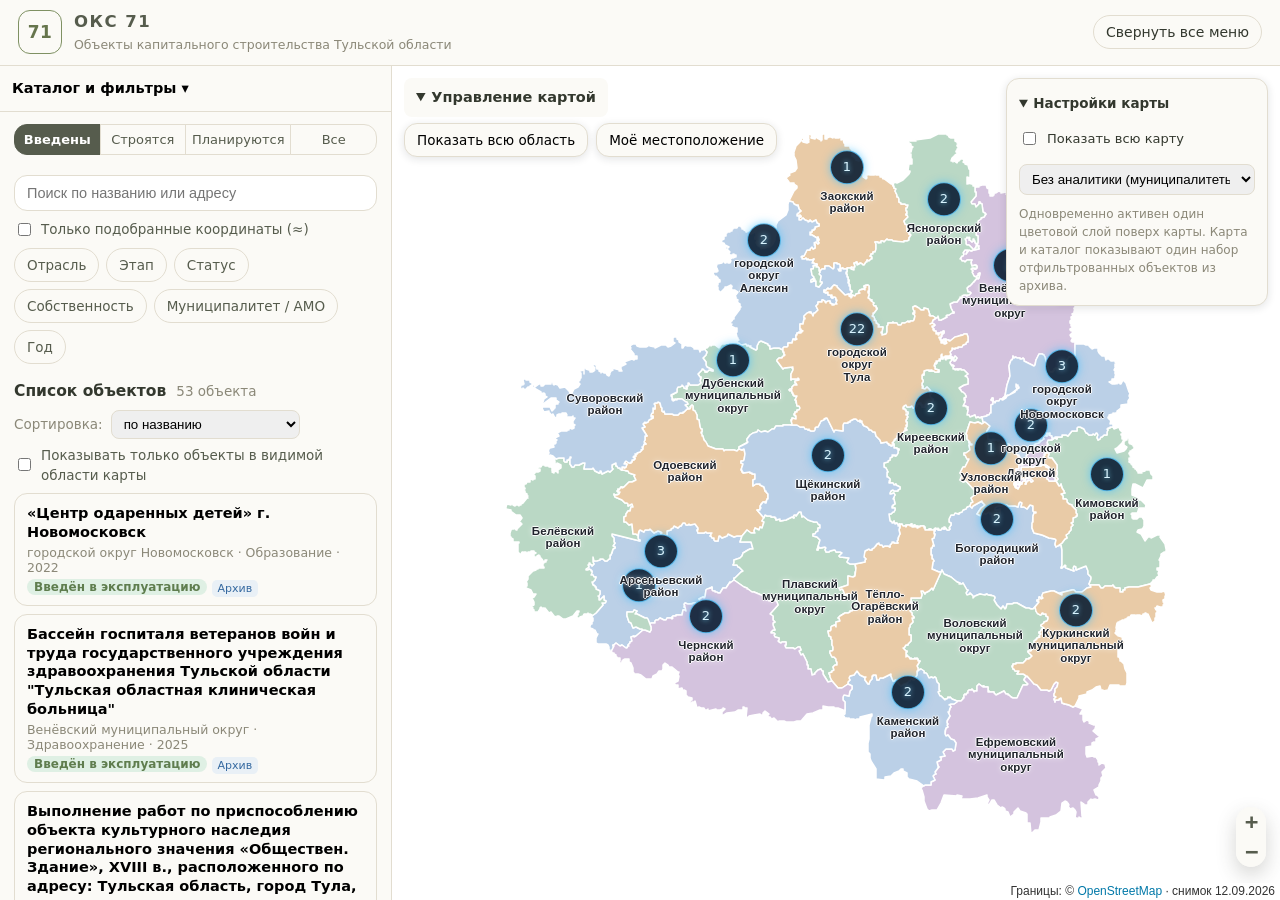
==== demo-v2/index.html @ 4e4054d8 "feat: adopt second map demo with archive data and collapsible menus" ====
<!DOCTYPE html>
<html lang="ru">
<head>
<meta charset="utf-8">
<meta name="viewport" content="width=device-width, initial-scale=1">
<title>ОКС 71 — интерактивная карта объектов капитального строительства Тульской области</title>
<meta name="description" content="Портал объектов капитального строительства Тульской области: карта муниципалитетов, карточки объектов, пешая доступность, закупки, аналитика.">
<link rel="preconnect" href="https://fonts.gstatic.com" crossorigin>
<link rel="stylesheet" href="../assets/vendor/leaflet/leaflet.css" referrerpolicy="no-referrer">
<link rel="stylesheet" href="css/styles.css">
<link rel="stylesheet" href="css/project-map.css">
</head>
<body>
<a class="skip-link" href="#objList">Перейти к списку объектов</a>

<header class="topbar">
  <a class="brand" href="#" aria-label="ОКС 71 — на главную">
    <span class="brand-mark" aria-hidden="true">71</span>
    <span>
      <span class="brand-title">ОКС 71</span>
      <div class="brand-sub">Объекты капитального строительства Тульской области</div>
    </span>
  </a>
<button type="button" class="btn" id="menusToggle" aria-expanded="true">Свернуть все меню</button>
</header>

<!-- ======== КАРТА И КАТАЛОГ ======== -->
<div class="layout" id="viewMap">
  <aside class="sidebar" aria-label="Каталог и фильтры">
    <button type="button" class="panel-toggle" id="catalogToggle" aria-expanded="true" aria-controls="catalogContent">Каталог и фильтры ▾</button>
    <div id="catalogContent">
    <div class="mode-tabs" role="group" aria-label="Режим реестра">
      <button type="button" data-mode="commissioned" aria-pressed="true">Введены</button>
      <button type="button" data-mode="building" aria-pressed="false">Строятся</button>
      <button type="button" data-mode="planned" aria-pressed="false">Планируются</button>
      <button type="button" data-mode="all" aria-pressed="false">Все</button>
    </div>
    <div class="side-scroll">
      <div class="search-row">
        <label class="visually-hidden" for="searchInput">Поиск по названию и адресу</label>
        <input id="searchInput" type="search" placeholder="Поиск по названию или адресу" autocomplete="off">
      </div>
      <label class="viewport-filter"><input type="checkbox" id="unmappedOnly">Только подобранные координаты (≈)</label>
      <div class="filters" id="filters"></div>
      <div class="chips" id="chips"></div>
      <button type="button" class="btn btn-ghost" id="clearAll" style="display:none">Сбросить всё</button>

      <div class="result-head">
        <h2>Список объектов</h2>
        <span class="result-count" id="resultCount"></span>
      </div>
      <div class="sort-row">
        <label for="sortSel">Сортировка:</label>
        <select id="sortSel">
          <option value="name">по названию</option>
          <option value="year">по году (сначала новые)</option>
        </select>
      </div>
      <label class="viewport-filter">
        <input type="checkbox" id="vpOnly">
        Показывать только объекты в видимой области карты
      </label>
      <ul class="obj-list" id="objList" tabindex="-1"></ul>
      <div class="pager" id="pager"></div>
    </div>
    </div>
  </aside>

  <div class="map-wrap">
    <div id="map" aria-label="Карта Тульской области"></div>
    <details class="map-toolbar" open>
      <summary>Управление картой</summary>
      <div class="map-toolbar-row">
        <button type="button" class="map-btn" id="fitAll">Показать всю область</button>
        <button type="button" class="map-btn" id="locateBtn">Моё местоположение</button>
      </div>
      <div class="crumb" id="crumb">
        <button type="button" class="btn btn-ghost" id="crumbBack" aria-label="Вернуться к карте области">← Область</button>
        <span>Муниципалитет: <b id="crumbName"></b></span>
      </div>
    </details>

    <details class="layer-panel" open aria-label="Аналитические слои">
      <summary>Настройки карты</summary>
      <label class="full-map-option"><input type="checkbox" id="fullMap"> Показать всю карту</label>
      <label class="visually-hidden" for="layerSel">Выбор слоя</label>
      <select id="layerSel">
        <option value="none">Без аналитики (муниципалитеты)</option>
        <option value="prov">Социальная нагрузка (светофор)</option>
        <option value="sat">Удовлетворённость граждан (ПОС)</option>
      </select>
      <div id="provSectorRow" style="display:none">
        <label class="visually-hidden" for="provSector">Отрасль</label>
        <select id="provSector">
          <option value="edu">Образование</option>
          <option value="health">Здравоохранение</option>
          <option value="sport">Спорт</option>
          <option value="energy">Энергетика</option>
          <option value="culture">Культура</option>
        </select>
      </div>
      <div class="scenario" id="scenarioRow" style="display:none" role="radiogroup" aria-label="Сценарий расчёта">
        <label><input type="radio" name="scen" value="now" checked> Сейчас</label>
        <label><input type="radio" name="scen" value="future"> С учётом планируемых</label>
      </div>
      <div style="font-size:12px;color:var(--muted);margin-top:6px">Одновременно активен один цветовой слой поверх карты. Карта и каталог показывают один набор отфильтрованных объектов из архива.</div>
    </details>

    <div id="mapStatus" role="status" hidden></div>
    <div class="legend" id="legend" aria-live="polite"></div>
  </div>
</div>

<!-- ======== КАРТОЧКА ОКС ======== -->
<section class="card-panel" id="cardPanel" role="dialog" aria-modal="false" aria-hidden="true" aria-labelledby="cardTitle">
  <div class="card-head">
    <h2 id="cardTitle"></h2>
    <div class="card-tools">
      <button type="button" class="btn" id="cardMinimize" aria-expanded="true" aria-label="Свернуть карточку">−</button>
      <button type="button" class="btn" id="cardClose" aria-label="Закрыть карточку">✕</button>
    </div>
  </div>
  <div class="card-tabs" role="tablist" aria-label="Разделы карточки">
    <button type="button" role="tab" data-tab="overview" aria-selected="true">Обзор</button>
    <button type="button" role="tab" data-tab="media" aria-selected="false">До / В процессе / После</button>
    <button type="button" role="tab" data-tab="access" aria-selected="false">Пешая доступность</button>
    <button type="button" role="tab" data-tab="procure" aria-selected="false">Закупки</button>
    <button type="button" role="tab" data-tab="report" aria-selected="false">Сообщить о проблеме</button>
  </div>
  <div class="card-body" id="cardBody"></div>
</section>

<script src="../assets/vendor/leaflet/leaflet.js" referrerpolicy="no-referrer"></script>
<script src="js/data.js"></script>
<script src="js/app.js"></script>
<script src="js/panels.js"></script>
</body>
</html>
---- assets/vendor/leaflet/leaflet.css ----
/* required styles */

.leaflet-pane,
.leaflet-tile,
.leaflet-marker-icon,
.leaflet-marker-shadow,
.leaflet-tile-container,
.leaflet-pane > svg,
.leaflet-pane > canvas,
.leaflet-zoom-box,
.leaflet-image-layer,
.leaflet-layer {
	position: absolute;
	left: 0;
	top: 0;
	}
.leaflet-container {
	overflow: hidden;
	}
.leaflet-tile,
.leaflet-marker-icon,
.leaflet-marker-shadow {
	-webkit-user-select: none;
	   -moz-user-select: none;
	        user-select: none;
	  -webkit-user-drag: none;
	}
/* Prevents IE11 from highlighting tiles in blue */
.leaflet-tile::selection {
	background: transparent;
}
/* Safari renders non-retina tile on retina better with this, but Chrome is worse */
.leaflet-safari .leaflet-tile {
	image-rendering: -webkit-optimize-contrast;
	}
/* hack that prevents hw layers "stretching" when loading new tiles */
.leaflet-safari .leaflet-tile-container {
	width: 1600px;
	height: 1600px;
	-webkit-transform-origin: 0 0;
	}
.leaflet-marker-icon,
.leaflet-marker-shadow {
	display: block;
	}
/* .leaflet-container svg: reset svg max-width decleration shipped in Joomla! (joomla.org) 3.x */
/* .leaflet-container img: map is broken in FF if you have max-width: 100% on tiles */
.leaflet-container .leaflet-overlay-pane svg {
	max-width: none !important;
	max-height: none !important;
	}
.leaflet-container .leaflet-marker-pane img,
.leaflet-container .leaflet-shadow-pane img,
.leaflet-container .leaflet-tile-pane img,
.leaflet-container img.leaflet-image-layer,
.leaflet-container .leaflet-tile {
	max-width: none !important;
	max-height: none !important;
	width: auto;
	padding: 0;
	}

.leaflet-container img.leaflet-tile {
	/* See: https://bugs.chromium.org/p/chromium/issues/detail?id=600120 */
	mix-blend-mode: plus-lighter;
}

.leaflet-container.leaflet-touch-zoom {
	-ms-touch-action: pan-x pan-y;
	touch-action: pan-x pan-y;
	}
.leaflet-container.leaflet-touch-drag {
	-ms-touch-action: pinch-zoom;
	/* Fallback for FF which doesn't support pinch-zoom */
	touch-action: none;
	touch-action: pinch-zoom;
}
.leaflet-container.leaflet-touch-drag.leaflet-touch-zoom {
	-ms-touch-action: none;
	touch-action: none;
}
.leaflet-container {
	-webkit-tap-highlight-color: transparent;
}
.leaflet-container a {
	-webkit-tap-highlight-color: rgba(51, 181, 229, 0.4);
}
.leaflet-tile {
	filter: inherit;
	visibility: hidden;
	}
.leaflet-tile-loaded {
	visibility: inherit;
	}
.leaflet-zoom-box {
	width: 0;
	height: 0;
	-moz-box-sizing: border-box;
	     box-sizing: border-box;
	z-index: 800;
	}
/* workaround for https://bugzilla.mozilla.org/show_bug.cgi?id=888319 */
.leaflet-overlay-pane svg {
	-moz-user-select: none;
	}

.leaflet-pane         { z-index: 400; }

.leaflet-tile-pane    { z-index: 200; }
.leaflet-overlay-pane { z-index: 400; }
.leaflet-shadow-pane  { z-index: 500; }
.leaflet-marker-pane  { z-index: 600; }
.leaflet-tooltip-pane   { z-index: 650; }
.leaflet-popup-pane   { z-index: 700; }

.leaflet-map-pane canvas { z-index: 100; }
.leaflet-map-pane svg    { z-index: 200; }

.leaflet-vml-shape {
	width: 1px;
	height: 1px;
	}
.lvml {
	behavior: url(#default#VML);
	display: inline-block;
	position: absolute;
	}


/* control positioning */

.leaflet-control {
	position: relative;
	z-index: 800;
	pointer-events: visiblePainted; /* IE 9-10 doesn't have auto */
	pointer-events: auto;
	}
.leaflet-top,
.leaflet-bottom {
	position: absolute;
	z-index: 1000;
	pointer-events: none;
	}
.leaflet-top {
	top: 0;
	}
.leaflet-right {
	right: 0;
	}
.leaflet-bottom {
	bottom: 0;
	}
.leaflet-left {
	left: 0;
	}
.leaflet-control {
	float: left;
	clear: both;
	}
.leaflet-right .leaflet-control {
	float: right;
	}
.leaflet-top .leaflet-control {
	margin-top: 10px;
	}
.leaflet-bottom .leaflet-control {
	margin-bottom: 10px;
	}
.leaflet-left .leaflet-control {
	margin-left: 10px;
	}
.leaflet-right .leaflet-control {
	margin-right: 10px;
	}


/* zoom and fade animations */

.leaflet-fade-anim .leaflet-popup {
	opacity: 0;
	-webkit-transition: opacity 0.2s linear;
	   -moz-transition: opacity 0.2s linear;
	        transition: opacity 0.2s linear;
	}
.leaflet-fade-anim .leaflet-map-pane .leaflet-popup {
	opacity: 1;
	}
.leaflet-zoom-animated {
	-webkit-transform-origin: 0 0;
	    -ms-transform-origin: 0 0;
	        transform-origin: 0 0;
	}
svg.leaflet-zoom-animated {
	will-change: transform;
}

.leaflet-zoom-anim .leaflet-zoom-animated {
	-webkit-transition: -webkit-transform 0.25s cubic-bezier(0,0,0.25,1);
	   -moz-transition:    -moz-transform 0.25s cubic-bezier(0,0,0.25,1);
	        transition:         transform 0.25s cubic-bezier(0,0,0.25,1);
	}
.leaflet-zoom-anim .leaflet-tile,
.leaflet-pan-anim .leaflet-tile {
	-webkit-transition: none;
	   -moz-transition: none;
	        transition: none;
	}

.leaflet-zoom-anim .leaflet-zoom-hide {
	visibility: hidden;
	}


/* cursors */

.leaflet-interactive {
	cursor: pointer;
	}
.leaflet-grab {
	cursor: -webkit-grab;
	cursor:    -moz-grab;
	cursor:         grab;
	}
.leaflet-crosshair,
.leaflet-crosshair .leaflet-interactive {
	cursor: crosshair;
	}
.leaflet-popup-pane,
.leaflet-control {
	cursor: auto;
	}
.leaflet-dragging .leaflet-grab,
.leaflet-dragging .leaflet-grab .leaflet-interactive,
.leaflet-dragging .leaflet-marker-draggable {
	cursor: move;
	cursor: -webkit-grabbing;
	cursor:    -moz-grabbing;
	cursor:         grabbing;
	}

/* marker & overlays interactivity */
.leaflet-marker-icon,
.leaflet-marker-shadow,
.leaflet-image-layer,
.leaflet-pane > svg path,
.leaflet-tile-container {
	pointer-events: none;
	}

.leaflet-marker-icon.leaflet-interactive,
.leaflet-image-layer.leaflet-interactive,
.leaflet-pane > svg path.leaflet-interactive,
svg.leaflet-image-layer.leaflet-interactive path {
	pointer-events: visiblePainted; /* IE 9-10 doesn't have auto */
	pointer-events: auto;
	}

/* visual tweaks */

.leaflet-container {
	background: #ddd;
	outline-offset: 1px;
	}
.leaflet-container a {
	color: #0078A8;
	}
.leaflet-zoom-box {
	border: 2px dotted #38f;
	background: rgba(255,255,255,0.5);
	}


/* general typography */
.leaflet-container {
	font-family: "Helvetica Neue", Arial, Helvetica, sans-serif;
	font-size: 12px;
	font-size: 0.75rem;
	line-height: 1.5;
	}


/* general toolbar styles */

.leaflet-bar {
	box-shadow: 0 1px 5px rgba(0,0,0,0.65);
	border-radius: 4px;
	}
.leaflet-bar a {
	background-color: #fff;
	border-bottom: 1px solid #ccc;
	width: 26px;
	height: 26px;
	line-height: 26px;
	display: block;
	text-align: center;
	text-decoration: none;
	color: black;
	}
.leaflet-bar a,
.leaflet-control-layers-toggle {
	background-position: 50% 50%;
	background-repeat: no-repeat;
	display: block;
	}
.leaflet-bar a:hover,
.leaflet-bar a:focus {
	background-color: #f4f4f4;
	}
.leaflet-bar a:first-child {
	border-top-left-radius: 4px;
	border-top-right-radius: 4px;
	}
.leaflet-bar a:last-child {
	border-bottom-left-radius: 4px;
	border-bottom-right-radius: 4px;
	border-bottom: none;
	}
.leaflet-bar a.leaflet-disabled {
	cursor: default;
	background-color: #f4f4f4;
	color: #bbb;
	}

.leaflet-touch .leaflet-bar a {
	width: 30px;
	height: 30px;
	line-height: 30px;
	}
.leaflet-touch .leaflet-bar a:first-child {
	border-top-left-radius: 2px;
	border-top-right-radius: 2px;
	}
.leaflet-touch .leaflet-bar a:last-child {
	border-bottom-left-radius: 2px;
	border-bottom-right-radius: 2px;
	}

/* zoom control */

.leaflet-control-zoom-in,
.leaflet-control-zoom-out {
	font: bold 18px 'Lucida Console', Monaco, monospace;
	text-indent: 1px;
	}

.leaflet-touch .leaflet-control-zoom-in, .leaflet-touch .leaflet-control-zoom-out  {
	font-size: 22px;
	}


/* layers control */

.leaflet-control-layers {
	box-shadow: 0 1px 5px rgba(0,0,0,0.4);
	background: #fff;
	border-radius: 5px;
	}
.leaflet-control-layers-toggle {
	background-image: url(images/layers.png);
	width: 36px;
	height: 36px;
	}
.leaflet-retina .leaflet-control-layers-toggle {
	background-image: url(images/layers-2x.png);
	background-size: 26px 26px;
	}
.leaflet-touch .leaflet-control-layers-toggle {
	width: 44px;
	height: 44px;
	}
.leaflet-control-layers .leaflet-control-layers-list,
.leaflet-control-layers-expanded .leaflet-control-layers-toggle {
	display: none;
	}
.leaflet-control-layers-expanded .leaflet-control-layers-list {
	display: block;
	position: relative;
	}
.leaflet-control-layers-expanded {
	padding: 6px 10px 6px 6px;
	color: #333;
	background: #fff;
	}
.leaflet-control-layers-scrollbar {
	overflow-y: scroll;
	overflow-x: hidden;
	padding-right: 5px;
	}
.leaflet-control-layers-selector {
	margin-top: 2px;
	position: relative;
	top: 1px;
	}
.leaflet-control-layers label {
	display: block;
	font-size: 13px;
	font-size: 1.08333em;
	}
.leaflet-control-layers-separator {
	height: 0;
	border-top: 1px solid #ddd;
	margin: 5px -10px 5px -6px;
	}

/* Default icon URLs */
.leaflet-default-icon-path { /* used only in path-guessing heuristic, see L.Icon.Default */
	background-image: url(images/marker-icon.png);
	}


/* attribution and scale controls */

.leaflet-container .leaflet-control-attribution {
	background: #fff;
	background: rgba(255, 255, 255, 0.8);
	margin: 0;
	}
.leaflet-control-attribution,
.leaflet-control-scale-line {
	padding: 0 5px;
	color: #333;
	line-height: 1.4;
	}
.leaflet-control-attribution a {
	text-decoration: none;
	}
.leaflet-control-attribution a:hover,
.leaflet-control-attribution a:focus {
	text-decoration: underline;
	}
.leaflet-attribution-flag {
	display: inline !important;
	vertical-align: baseline !important;
	width: 1em;
	height: 0.6669em;
	}
.leaflet-left .leaflet-control-scale {
	margin-left: 5px;
	}
.leaflet-bottom .leaflet-control-scale {
	margin-bottom: 5px;
	}
.leaflet-control-scale-line {
	border: 2px solid #777;
	border-top: none;
	line-height: 1.1;
	padding: 2px 5px 1px;
	white-space: nowrap;
	-moz-box-sizing: border-box;
	     box-sizing: border-box;
	background: rgba(255, 255, 255, 0.8);
	text-shadow: 1px 1px #fff;
	}
.leaflet-control-scale-line:not(:first-child) {
	border-top: 2px solid #777;
	border-bottom: none;
	margin-top: -2px;
	}
.leaflet-control-scale-line:not(:first-child):not(:last-child) {
	border-bottom: 2px solid #777;
	}

.leaflet-touch .leaflet-control-attribution,
.leaflet-touch .leaflet-control-layers,
.leaflet-touch .leaflet-bar {
	box-shadow: none;
	}
.leaflet-touch .leaflet-control-layers,
.leaflet-touch .leaflet-bar {
	border: 2px solid rgba(0,0,0,0.2);
	background-clip: padding-box;
	}


/* popup */

.leaflet-popup {
	position: absolute;
	text-align: center;
	margin-bottom: 20px;
	}
.leaflet-popup-content-wrapper {
	padding: 1px;
	text-align: left;
	border-radius: 12px;
	}
.leaflet-popup-content {
	margin: 13px 24px 13px 20px;
	line-height: 1.3;
	font-size: 13px;
	font-size: 1.08333em;
	min-height: 1px;
	}
.leaflet-popup-content p {
	margin: 17px 0;
	margin: 1.3em 0;
	}
.leaflet-popup-tip-container {
	width: 40px;
	height: 20px;
	position: absolute;
	left: 50%;
	margin-top: -1px;
	margin-left: -20px;
	overflow: hidden;
	pointer-events: none;
	}
.leaflet-popup-tip {
	width: 17px;
	height: 17px;
	padding: 1px;

	margin: -10px auto 0;
	pointer-events: auto;

	-webkit-transform: rotate(45deg);
	   -moz-transform: rotate(45deg);
	    -ms-transform: rotate(45deg);
	        transform: rotate(45deg);
	}
.leaflet-popup-content-wrapper,
.leaflet-popup-tip {
	background: white;
	color: #333;
	box-shadow: 0 3px 14px rgba(0,0,0,0.4);
	}
.leaflet-container a.leaflet-popup-close-button {
	position: absolute;
	top: 0;
	right: 0;
	border: none;
	text-align: center;
	width: 24px;
	height: 24px;
	font: 16px/24px Tahoma, Verdana, sans-serif;
	color: #757575;
	text-decoration: none;
	background: transparent;
	}
.leaflet-container a.leaflet-popup-close-button:hover,
.leaflet-container a.leaflet-popup-close-button:focus {
	color: #585858;
	}
.leaflet-popup-scrolled {
	overflow: auto;
	}

.leaflet-oldie .leaflet-popup-content-wrapper {
	-ms-zoom: 1;
	}
.leaflet-oldie .leaflet-popup-tip {
	width: 24px;
	margin: 0 auto;

	-ms-filter: "progid:DXImageTransform.Microsoft.Matrix(M11=0.70710678, M12=0.70710678, M21=-0.70710678, M22=0.70710678)";
	filter: progid:DXImageTransform.Microsoft.Matrix(M11=0.70710678, M12=0.70710678, M21=-0.70710678, M22=0.70710678);
	}

.leaflet-oldie .leaflet-control-zoom,
.leaflet-oldie .leaflet-control-layers,
.leaflet-oldie .leaflet-popup-content-wrapper,
.leaflet-oldie .leaflet-popup-tip {
	border: 1px solid #999;
	}


/* div icon */

.leaflet-div-icon {
	background: #fff;
	border: 1px solid #666;
	}


/* Tooltip */
/* Base styles for the element that has a tooltip */
.leaflet-tooltip {
	position: absolute;
	padding: 6px;
	background-color: #fff;
	border: 1px solid #fff;
	border-radius: 3px;
	color: #222;
	white-space: nowrap;
	-webkit-user-select: none;
	-moz-user-select: none;
	-ms-user-select: none;
	user-select: none;
	pointer-events: none;
	box-shadow: 0 1px 3px rgba(0,0,0,0.4);
	}
.leaflet-tooltip.leaflet-interactive {
	cursor: pointer;
	pointer-events: auto;
	}
.leaflet-tooltip-top:before,
.leaflet-tooltip-bottom:before,
.leaflet-tooltip-left:before,
.leaflet-tooltip-right:before {
	position: absolute;
	pointer-events: none;
	border: 6px solid transparent;
	background: transparent;
	content: "";
	}

/* Directions */

.leaflet-tooltip-bottom {
	margin-top: 6px;
}
.leaflet-tooltip-top {
	margin-top: -6px;
}
.leaflet-tooltip-bottom:before,
.leaflet-tooltip-top:before {
	left: 50%;
	margin-left: -6px;
	}
.leaflet-tooltip-top:before {
	bottom: 0;
	margin-bottom: -12px;
	border-top-color: #fff;
	}
.leaflet-tooltip-bottom:before {
	top: 0;
	margin-top: -12px;
	margin-left: -6px;
	border-bottom-color: #fff;
	}
.leaflet-tooltip-left {
	margin-left: -6px;
}
.leaflet-tooltip-right {
	margin-left: 6px;
}
.leaflet-tooltip-left:before,
.leaflet-tooltip-right:before {
	top: 50%;
	margin-top: -6px;
	}
.leaflet-tooltip-left:before {
	right: 0;
	margin-right: -12px;
	border-left-color: #fff;
	}
.leaflet-tooltip-right:before {
	left: 0;
	margin-left: -12px;
	border-right-color: #fff;
	}

/* Printing */

@media print {
	/* Prevent printers from removing background-images of controls. */
	.leaflet-control {
		-webkit-print-color-adjust: exact;
		print-color-adjust: exact;
		}
	}
---- demo-v2/css/styles.css ----
/* Портал ОКС Тульской области — демо. Тёплая природная палитра (референс заказчика). */
:root{
  --steel-900:#33382e; --steel-700:#565c4d; --steel-500:#767c6b; --steel-200:#e2ddd0;
  --steel-100:#edeae0; --steel-50:#f1eee6; --paper:#fbfaf6;
  --brass:#7f9163; --brass-dark:#66754c; --brass-soft:#e9ecdd;
  --ok:#5f7d4e; --warn:#ab8a45; --bad:#a8604f; --muted:#8b8878;
  --r-lg:22px; --r-md:13px; --r-sm:8px;
  --shadow:0 12px 34px rgba(72,74,60,.13);
  --font-body:"Montserrat",system-ui,Arial,sans-serif;
  --font-brand:"Montserrat",var(--font-body);
}
*{box-sizing:border-box}
html,body{height:100%}
body{margin:0;font-family:var(--font-body);font-size:14.5px;line-height:1.5;color:var(--steel-900);background:var(--steel-50)}
button{font-family:inherit}
a{color:var(--steel-700)}
:focus-visible{outline:3px solid var(--brass);outline-offset:2px;border-radius:3px}

/* ---------- каркас ---------- */
.demo-strip{background:var(--brass-soft);color:var(--steel-700);font-size:12.5px;padding:7px 16px;display:flex;gap:14px;flex-wrap:wrap;align-items:center;border-bottom:1px solid var(--steel-200)}
.demo-strip b{color:var(--brass-dark);font-weight:600}
.topbar{display:flex;align-items:center;gap:18px;padding:10px 18px;background:var(--paper);border-bottom:1px solid var(--steel-200);flex-wrap:wrap}
.brand{display:flex;align-items:center;gap:12px;text-decoration:none;color:inherit}
.brand-mark{width:44px;height:44px;border-radius:12px;background:var(--paper);border:1.5px solid var(--brass);color:var(--brass-dark);font-family:var(--font-brand);font-weight:600;font-size:17px;display:flex;align-items:center;justify-content:center;letter-spacing:.5px}
.brand-title{font-family:var(--font-brand);font-weight:600;font-size:16.5px;letter-spacing:1.5px;text-transform:uppercase;color:var(--steel-700)}
.brand-sub{font-size:12.5px;color:var(--muted);margin-top:1px}
.nav{display:flex;gap:4px;margin-left:auto;flex-wrap:wrap}
.nav button{border:0;background:none;padding:9px 13px;border-radius:var(--r-md);font-size:14.5px;cursor:pointer;color:var(--steel-700)}
.nav button[aria-current="true"]{background:var(--steel-100);color:var(--steel-900);font-weight:700}
.nav button:hover{background:var(--steel-100)}

.layout{display:flex;height:calc(100vh - 118px);min-height:480px}
.sidebar{width:392px;min-width:300px;background:var(--paper);border-right:1px solid var(--steel-200);display:flex;flex-direction:column;overflow:hidden}
.map-wrap{flex:1;position:relative;min-width:0}
#map{position:absolute;inset:0;background:var(--steel-100)}

/* ---------- панель фильтров ---------- */
.mode-tabs{display:flex;gap:0;padding:12px 14px 4px;flex-wrap:wrap}
.mode-tabs button{flex:1;margin-left:-1px;border:1px solid var(--steel-200);background:var(--paper);padding:7px 6px;font-size:13px;cursor:pointer;color:var(--steel-700)}
.mode-tabs button:first-child{margin-left:0;border-radius:var(--r-md) 0 0 var(--r-md)}
.mode-tabs button:last-child{border-radius:0 var(--r-md) var(--r-md) 0}
.mode-tabs button[aria-pressed="true"]{background:var(--steel-700);border-color:var(--steel-700);color:#fff;font-weight:700}
.side-scroll{overflow-y:auto;padding:8px 14px 18px;flex:1}
.search-row{display:flex;gap:8px;margin:8px 0}
.search-row input{flex:1;padding:9px 12px;border:1px solid var(--steel-200);border-radius:var(--r-md);font-size:14.5px}
.btn{border-radius:999px!important;border:1px solid var(--steel-200);background:var(--paper);border-radius:var(--r-md);padding:8px 12px;cursor:pointer;font-size:14px;color:var(--steel-900)}
.btn:hover{background:var(--steel-100)}
.btn-primary{background:var(--brass);box-shadow:0 6px 16px rgba(127,145,99,.35);border-color:var(--brass);color:#fff;font-weight:700}
.btn-primary:hover{background:var(--brass-dark)}
.btn-ghost{border-color:transparent;color:var(--steel-700)}
.btn[disabled]{opacity:.45;cursor:not-allowed}

.filters{display:flex;flex-wrap:wrap;gap:7px;margin:6px 0}
.filters details{position:relative}
.filters summary{list-style:none;cursor:pointer;border:1px solid var(--steel-200);border-radius:999px;padding:6px 12px;font-size:13.5px;background:var(--paper);color:var(--steel-700);user-select:none}
.filters summary::-webkit-details-marker{display:none}
.filters details[open] summary,.filters summary.active{background:var(--steel-700);color:#fff;border-color:var(--steel-700)}
.fmenu{position:absolute;z-index:1200;top:calc(100% + 6px);left:0;background:var(--paper);border:1px solid var(--steel-200);border-radius:var(--r-md);box-shadow:var(--shadow);padding:10px;min-width:230px;max-height:280px;overflow:auto}
.fmenu label{display:flex;gap:8px;align-items:flex-start;padding:4px 2px;font-size:14px;cursor:pointer}
.fmenu .fmenu-head{font-size:12.5px;color:var(--muted);margin:2px 0 6px}
.year-mode{display:flex;gap:10px;margin:4px 0 8px;font-size:13.5px}
.chips{display:flex;flex-wrap:wrap;gap:6px;margin:4px 0}
.chip{background:var(--brass-soft);border:1px solid #e3cd9e;color:#6d4c10;border-radius:999px;padding:3px 9px;font-size:12.5px;display:inline-flex;gap:6px;align-items:center}
.chip button{border:0;background:none;cursor:pointer;font-size:13px;line-height:1;color:inherit;padding:0}

.result-head{display:flex;align-items:baseline;gap:10px;margin:10px 0 6px}
.result-head h2{font-size:15.5px;margin:0}
.result-count{color:var(--muted);font-size:13.5px}
.sort-row{display:flex;gap:8px;align-items:center;font-size:13.5px;color:var(--muted);margin-bottom:6px;flex-wrap:wrap}
.sort-row select{padding:5px 8px;border:1px solid var(--steel-200);border-radius:var(--r-sm)}
.viewport-filter{display:flex;gap:7px;align-items:center;font-size:13.5px;margin:2px 0 8px;color:var(--steel-700)}

.obj-list{list-style:none;margin:0;padding:0;display:flex;flex-direction:column;gap:8px}
.obj-item{border:1px solid var(--steel-200);border-radius:var(--r-md);padding:10px 12px;cursor:pointer;background:var(--paper)}
.obj-item:hover{border-color:var(--steel-500);background:var(--steel-50)}
.obj-item.current{border-color:var(--brass);box-shadow:0 0 0 2px var(--brass-soft)}
.obj-item .t{display:block;margin:0 0 3px;font-size:14.5px;font-weight:700;line-height:1.3}
.obj-meta{font-size:12.5px;color:var(--muted)}
.badge{display:inline-block;border-radius:var(--r-sm);padding:1px 7px;font-size:12px;font-weight:700;vertical-align:1px}
.badge-status-commissioned{background:#dff0e4;color:var(--ok)}
.badge-status-building{background:#e7edf6;color:#3a5f8f}
.badge-status-planned{background:var(--steel-100);color:var(--steel-700)}
.badge-status-paused{background:#f6ecd9;color:var(--warn)}
.badge-status-done_no_commission{background:#f6ecd9;color:var(--warn)}
.badge-status-cancelled{background:#f4e3e0;color:var(--bad)}
.badge-demo{background:#ffe9c2;color:#7a5410}
.empty-state{border:1px dashed var(--steel-200);border-radius:var(--r-md);padding:22px 16px;text-align:center;color:var(--muted)}
.pager{display:flex;gap:6px;align-items:center;justify-content:center;margin:12px 0 4px}
.pager button{min-width:34px}
.pager .cur{font-weight:700;color:var(--steel-900)}

/* ---------- карта ---------- */
.map-toolbar{position:absolute;z-index:900;top:12px;left:12px;display:flex;flex-direction:column;gap:8px;max-width:min(430px,calc(100% - 24px))}
.map-toolbar-row{display:flex;gap:8px;flex-wrap:wrap}
.map-btn{background:var(--paper);border:1px solid var(--steel-200);border-radius:var(--r-md);padding:8px 12px;font-size:13.5px;cursor:pointer;box-shadow:0 2px 8px rgba(23,34,43,.12)}
.map-btn:hover{background:var(--steel-100)}
.map-btn[aria-pressed="true"]{background:var(--steel-700);color:#fff;border-color:var(--steel-700)}
.crumb{background:var(--paper);border:1px solid var(--steel-200);border-radius:var(--r-md);padding:8px 12px;font-size:13.5px;box-shadow:0 2px 8px rgba(23,34,43,.12);display:none;align-items:center;gap:8px}
.crumb b{font-family:var(--font-brand);font-weight:400}
.layer-panel{position:absolute;z-index:900;top:12px;right:12px;background:var(--paper);border:1px solid var(--steel-200);border-radius:var(--r-md);box-shadow:0 2px 8px rgba(23,34,43,.12);padding:10px 12px;width:262px;font-size:13.5px}
.layer-panel h3{margin:0 0 6px;font-size:13.5px}
.layer-panel select{width:100%;padding:6px 8px;border:1px solid var(--steel-200);border-radius:var(--r-sm);margin:4px 0}
.layer-panel .scenario{display:flex;gap:9px;margin-top:5px;flex-wrap:wrap}
.legend{position:absolute;z-index:900;bottom:24px;right:12px;background:var(--paper);border:1px solid var(--steel-200);border-radius:var(--r-md);box-shadow:0 2px 8px rgba(23,34,43,.12);padding:10px 13px;font-size:12.5px;max-width:280px}
.legend h4{margin:0 0 6px;font-size:12.5px}
.legend-row{display:flex;gap:8px;align-items:center;margin:3px 0}
.legend-sw{width:16px;height:16px;border-radius:4px;border:1px solid rgba(0,0,0,.2);flex:none}
.legend .legend-note{color:var(--muted);margin-top:6px}
.tile-warn{position:absolute;z-index:950;left:50%;transform:translateX(-50%);top:64px;background:#fff6e4;border:1px solid #e5c98a;color:#6d4c10;border-radius:var(--r-md);padding:8px 14px;font-size:13.5px;box-shadow:var(--shadow);display:none;max-width:min(560px,92%)}

/* подписи районов */
.district-label{background:none;border:0}
.district-label span{display:inline-block;transform:translate(-50%,-50%);font-size:12px;font-weight:700;color:#213240;text-shadow:0 1px 0 rgba(255,255,255,.85),0 -1px 0 rgba(255,255,255,.85),1px 0 0 rgba(255,255,255,.85),-1px 0 0 rgba(255,255,255,.85);white-space:nowrap;pointer-events:none}
.district-count{background:none;border:0}
.district-count .cnt{transform:translate(-50%,-155%);display:flex;align-items:center;justify-content:center;width:34px;height:34px;border-radius:50%;background:var(--steel-900);color:#7f9163;font-family:var(--font-brand);font-size:13px;box-shadow:0 0 0 4px rgba(23,34,43,.18);cursor:pointer}

/* голограмма над точкой ОКС */
.holo{background:none;border:0}
.holo .wrap{position:relative;transform:translate(-50%,-100%);display:flex;flex-direction:column;align-items:center;pointer-events:none}
.holo .badge-h{pointer-events:auto;cursor:pointer;background:linear-gradient(180deg,rgba(21,42,58,.92),rgba(21,42,58,.78));color:#d9f4ff;border:1px solid rgba(120,220,255,.7);border-radius:8px;padding:3px 9px 4px;font-size:12px;white-space:nowrap;box-shadow:0 0 14px rgba(90,200,255,.45), inset 0 0 8px rgba(120,220,255,.25);backdrop-filter:blur(2px);animation:holo-float 3.2s ease-in-out infinite}
.holo .badge-h .ic{margin-right:5px}
.holo .beam{width:2px;height:16px;background:linear-gradient(180deg,rgba(120,220,255,.8),rgba(120,220,255,0));animation:holo-beam 3.2s ease-in-out infinite}
.holo .dot{width:12px;height:12px;border-radius:50%;background:var(--brass);border:2.5px solid #fff;box-shadow:0 1px 5px rgba(0,0,0,.4);pointer-events:auto;cursor:pointer}
.holo.sel .dot{background:#1d84c9}
.holo.sel .badge-h{border-color:#dfe6cf;box-shadow:0 0 16px rgba(255,205,110,.55), inset 0 0 8px rgba(255,205,110,.3);color:#ffefcf}
@keyframes holo-float{0%,100%{transform:translateY(0)}50%{transform:translateY(-4px)}}
@keyframes holo-beam{0%,100%{opacity:.9;height:16px}50%{opacity:.5;height:20px}}
@media (prefers-reduced-motion:reduce){
  .holo .badge-h,.holo .beam{animation:none}
  *{scroll-behavior:auto!important}
}

/* ---------- карточка ОКС ---------- */
.card-panel{position:fixed;top:0;right:0;height:100vh;width:min(560px,100vw);background:var(--paper);z-index:2000;box-shadow:-12px 0 40px rgba(23,34,43,.25);transform:translateX(102%);transition:transform .28s ease;display:flex;flex-direction:column}
.card-panel.open{transform:none}
.card-head{padding:14px 18px 10px;border-bottom:1px solid var(--steel-200);display:flex;gap:10px;align-items:flex-start}
.card-head h2{margin:0;font-size:17.5px;line-height:1.3;flex:1}
.card-tools{display:flex;gap:6px}
.card-tabs{display:flex;gap:2px;border-bottom:1px solid var(--steel-200);padding:0 10px;flex-wrap:wrap}
.card-tabs button{border:0;background:none;padding:10px 10px;font-size:13.5px;cursor:pointer;border-bottom:3px solid transparent;color:var(--steel-700)}
.card-tabs button[aria-selected="true"]{border-bottom-color:var(--brass);color:var(--steel-900);font-weight:700}
.card-body{flex:1;overflow-y:auto;padding:14px 18px 26px}
.kv{display:grid;grid-template-columns:158px 1fr;gap:6px 14px;font-size:14px}
.kv dt{color:var(--muted)}
.kv dd{margin:0}
.nodata{color:var(--muted);font-style:italic}
.card-sec{margin:16px 0 0}
.card-sec h3{font-size:14.5px;margin:0 0 8px}
.notice{border-radius:var(--r-md);padding:9px 12px;font-size:13.5px;margin:8px 0}
.notice-info{background:var(--steel-100);color:var(--steel-900)}
.notice-warn{background:#fff3dc;color:#6d4c10;border:1px solid #ecd6a2}
.notice-bad{background:#f8e8e5;color:#7c3125}

/* медиа и таймлапс */
.media-frame{border:1px solid var(--steel-200);border-radius:var(--r-md);overflow:hidden;background:#0f1b24}
.media-frame svg{display:block;width:100%;height:auto}
.media-cap{display:flex;justify-content:space-between;gap:10px;font-size:12.5px;color:var(--muted);padding:6px 2px;flex-wrap:wrap}
.tl-controls{display:flex;gap:8px;align-items:center;margin:10px 0;flex-wrap:wrap}
.tl-controls input[type=range]{flex:1;min-width:120px}
.speed-group button{min-width:44px}
.speed-group button[aria-pressed="true"]{background:var(--steel-700);color:#fff;border-color:var(--steel-700)}
.compare-wrap{position:relative;border-radius:var(--r-md);overflow:hidden;border:1px solid var(--steel-200)}
.compare-wrap .lay{display:block;width:100%}
.compare-wrap .lay svg{display:block;width:100%;height:auto}
.compare-wrap .lay.top{position:absolute;inset:0;clip-path:inset(0 50% 0 0)}
.compare-slider{width:100%;margin-top:8px}
.media-kind{display:inline-block;background:rgba(23,34,43,.85);color:#dfe6cf;font-size:11.5px;border-radius:4px;padding:1px 7px;font-weight:700}

/* таблицы */
.tbl{width:100%;border-collapse:collapse;font-size:13.5px}
.tbl th,.tbl td{border-bottom:1px solid var(--steel-100);padding:7px 8px;text-align:left;vertical-align:top}
.tbl th{color:var(--muted);font-weight:700;font-size:12.5px}
.tbl-scroll{overflow-x:auto}

/* форма сообщения */
.form-grid{display:flex;flex-direction:column;gap:12px}
.form-grid label.fl{font-weight:700;font-size:13.5px}
.form-grid select,.form-grid textarea,.form-grid input[type=file]{width:100%;padding:8px 10px;border:1px solid var(--steel-200);border-radius:var(--r-md);font-family:inherit;font-size:14px}
.form-grid textarea{min-height:110px;resize:vertical}
.char-count{font-size:12.5px;color:var(--muted);text-align:right}
.char-count.bad{color:var(--bad)}
.field-err{color:var(--bad);font-size:13px}
.file-list{list-style:none;margin:6px 0 0;padding:0;font-size:13px}
.file-list li{display:flex;gap:8px;align-items:center;padding:3px 0}
.copy-out{width:100%;min-height:150px;font-family:ui-monospace,Consolas,monospace;font-size:12.5px;border:1px solid var(--steel-200);border-radius:var(--r-md);padding:10px;background:var(--steel-50)}

/* ---------- страницы ---------- */
.page{display:none;overflow-y:auto;height:calc(100vh - 118px);padding:26px 22px 60px;background:var(--steel-50)}
.page.active{display:block}
.page-inner{max-width:920px;margin:0 auto}
.page h1{font-family:var(--font-brand);font-weight:400;font-size:26px;margin:0 0 6px}
.page .lead{color:var(--steel-700);font-size:16px;max-width:70ch}
.card-block{background:var(--paper);border:1px solid var(--steel-200);border-radius:var(--r-lg);padding:18px 20px;margin:16px 0}
.card-block h2{font-size:17px;margin:0 0 8px}
.card-block h3{font-size:15px;margin:14px 0 6px}
.formula{background:var(--steel-100);border-radius:var(--r-md);padding:10px 14px;font-family:ui-monospace,Consolas,monospace;font-size:13.5px;overflow-x:auto}
.status-dot{display:inline-block;width:10px;height:10px;border-radius:50%;margin-right:7px;vertical-align:0}
.sd-ok{background:var(--ok)} .sd-warn{background:var(--warn)} .sd-off{background:var(--muted)}

.skip-link{position:absolute;left:-9999px;top:0;background:var(--brass);color:#fff;padding:10px 16px;z-index:5000;border-radius:0 0 var(--r-md) 0}
.skip-link:focus{left:0}
.visually-hidden{position:absolute!important;width:1px;height:1px;overflow:hidden;clip:rect(0 0 0 0);white-space:nowrap}

/* попап аналитики */
.an-pop{font-size:13px;max-width:270px}
.an-pop h4{margin:0 0 5px;font-size:13.5px}
.an-pop table{border-collapse:collapse;width:100%}
.an-pop td{padding:2px 6px 2px 0;vertical-align:top}
.an-pop .mut{color:var(--muted)}

/* ---------- адаптив ---------- */
@media (max-width:900px){
  .layout{flex-direction:column;height:auto}
  .sidebar{width:100%;min-width:0;max-height:46vh;border-right:0;border-bottom:1px solid var(--steel-200)}
  .map-wrap{height:54vh;min-height:340px}
  .page{height:auto;min-height:60vh}
  .layer-panel{position:static;width:auto;margin:8px 12px;box-shadow:none}
  .layer-panel-holder{position:absolute;z-index:900;top:0;right:0;left:0;pointer-events:none}
  .layer-panel-holder .layer-panel{pointer-events:auto}
}
@media (max-width:520px){
  .kv{grid-template-columns:1fr}
  .kv dt{margin-top:6px}
  .brand-sub{display:none}
  .card-panel{width:100vw}
}
@media print{.card-panel,.demo-strip{display:none}}


/* ===== Витрина области: карта на белом стенде, вне области — чистый белый фон ===== */
.leaflet-container.mode-glass,.leaflet-container.mode-tiles{background:#ffffff}
.leaflet-glass-pane svg{filter:drop-shadow(0 9px 16px rgba(80,82,66,.2)) drop-shadow(0 2px 4px rgba(80,82,66,.14))}
.mode-tiles .leaflet-glass-pane svg{filter:none}
.district-label span{
  display:inline-block;max-width:112px;text-align:center;white-space:normal;line-height:1.12;
  transform:translate(-50%,-50%);font-family:"Montserrat",sans-serif;font-weight:600;font-size:11.5px;
  color:#20242c;letter-spacing:.1px;
  text-shadow:0 1px 0 rgba(255,255,255,.9),0 -1px 0 rgba(255,255,255,.9),1px 0 0 rgba(255,255,255,.9),-1px 0 0 rgba(255,255,255,.9),0 0 6px rgba(255,255,255,.8);
  pointer-events:none}
.mode-glass .leaflet-tooltip{display:none}

/* ===== Зум-кнопки: правый нижний угол, скруглённая плашка ===== */
.leaflet-bottom.leaflet-right .leaflet-control-zoom{
  margin:0 14px 16px 0;border:none;border-radius:999px;overflow:hidden;
  box-shadow:0 8px 20px rgba(60,60,50,.22);background:var(--paper)}
.leaflet-control-zoom a{width:38px;height:38px;line-height:38px;font-size:19px;color:var(--steel-700);
  background:var(--paper);border:none!important}
.leaflet-control-zoom a:first-child{border-radius:999px 999px 0 0}
.leaflet-control-zoom a:last-child{border-radius:0 0 999px 999px}
.leaflet-control-zoom a:hover{background:var(--steel-100);color:var(--steel-900)}
.leaflet-control-zoom-in{border-bottom:1px solid var(--steel-200)!important}

/* ===== Неоновая голограмма ОКС (референс: синий каркас на тёмном фоне) ===== */
.holo .wrap{position:relative;transform:translate(-50%,-100%);width:0;height:0}
.holo .dot{position:absolute;left:-5px;top:-5px;width:10px;height:10px;border-radius:50%;
  background:#59d5ff;box-shadow:0 0 8px 2px rgba(64,200,255,.9),0 0 2px #fff inset;animation:holoPulse 1.8s ease-in-out infinite}
.holo .beam{position:absolute;left:50%;bottom:4px;width:26px;height:calc(34px*var(--hs,.62) + 8px);transform:translateX(-50%);
  background:linear-gradient(to top,rgba(70,190,255,.5),rgba(70,190,255,.06));
  clip-path:polygon(38% 100%,62% 100%,100% 0,0 0);pointer-events:none}
.holo-fig{position:absolute;left:50%;bottom:26px;width:110px;height:96px;pointer-events:none;
  transform:translateX(-50%) scale(var(--hs,.62));transform-origin:50% 100%;
  animation:holoFloat 3.6s ease-in-out infinite}
/* фон голограммы прозрачный (по замечанию заказчика) */
.holo-svg{display:block;width:110px;height:96px}
.holo-svg .hl-glow{fill:none;stroke:#1493e0;stroke-width:4;opacity:.5;filter:blur(2.4px)}
.holo-svg .hl-line{fill:none;stroke:#39c2ff;stroke-width:1.5;
  filter:drop-shadow(0 0 1.5px #0d84c9) drop-shadow(0 0 5px rgba(30,150,230,.85)) drop-shadow(0 1px 2px rgba(255,255,255,.9))}
.holo-base{position:absolute;left:50%;bottom:4px;width:78px;height:30px;
  border:1.4px solid rgba(110,215,255,.9);box-shadow:0 0 8px rgba(64,200,255,.75),0 0 14px rgba(64,200,255,.4) inset;
  transform:translateX(-50%) rotateX(68deg) rotate(45deg);border-radius:3px}
.holo-spark{position:absolute;width:3px;height:3px;border-radius:50%;background:#bdeeff;
  box-shadow:0 0 6px 1px rgba(120,220,255,.95);opacity:0;animation:sparkUp 2.6s linear infinite}
.holo-spark.s1{left:30%;bottom:8px}
.holo-spark.s2{left:52%;bottom:4px;animation-delay:.9s}
.holo-spark.s3{left:70%;bottom:10px;animation-delay:1.7s}
.holo-tag{position:absolute;left:50%;bottom:calc(14px + 12px*var(--hs,.62));transform:translateX(-50%) scale(clamp(.85,var(--hs,.62),1));
  font:600 10px/1 "Montserrat",sans-serif;color:#d9f4ff;letter-spacing:.4px;white-space:nowrap;
  background:rgba(51,56,46,.8);border:1px solid rgba(90,200,255,.55);border-radius:4px;padding:3px 8px;
  box-shadow:0 0 8px rgba(60,190,255,.5);text-shadow:0 0 6px rgba(90,210,255,.9)}
.holo.sel .holo-svg .hl-line{stroke:#ffe9a8;filter:drop-shadow(0 0 4px #ffcf5e) drop-shadow(0 0 8px rgba(255,200,90,.8))}
.holo.sel .holo-svg .hl-glow{stroke:#f4b840}
@keyframes holoFloat{0%,100%{transform:translateX(-50%) scale(var(--hs,.62)) translateY(0)}50%{transform:translateX(-50%) scale(var(--hs,.62)) translateY(-4px)}}
@keyframes holoPulse{0%,100%{box-shadow:0 0 6px 2px rgba(64,200,255,.85)}50%{box-shadow:0 0 12px 4px rgba(64,200,255,.55)}}
@keyframes sparkUp{0%{opacity:0;transform:translateY(0)}12%{opacity:1}70%{opacity:.5}100%{opacity:0;transform:translateY(-46px)}}

/* ===== Реальные фотоматериалы ===== */
.photo-wrap{position:relative;border-radius:var(--r-md);overflow:hidden;background:#22303c}
.media-photo{display:block;width:100%;height:auto;max-height:340px;object-fit:cover}
.photo-label{position:absolute;left:0;top:0;background:rgba(51,56,46,.72);color:#dfe6cf;
  font:600 12px/1 "Montserrat",sans-serif;padding:7px 10px;border-radius:0 0 6px 0}
.photo-date{position:absolute;right:0;top:0;background:rgba(51,56,46,.72);color:#d7e4ec;
  font:500 12px/1 "Montserrat",sans-serif;padding:7px 10px;border-radius:0 0 0 6px}
.photo-note{position:absolute;left:0;right:0;bottom:0;background:rgba(16,26,34,.72);color:#ffe9be;
  font:500 11px/1.35 "Montserrat",sans-serif;padding:5px 10px}
.photo-credit{grid-column:1/-1;font-size:11.5px;color:var(--muted);margin-top:2px}
.photo-credit a{color:var(--muted);text-decoration:underline}
.compare-wrap .photo-wrap{border-radius:0}
.compare-wrap .media-photo{max-height:none;aspect-ratio:16/9}

.leaflet-container:focus,.leaflet-container:focus-visible{outline:none!important}
.mode-glass .district-count .cnt{background:rgba(12,30,52,.9);border:1.5px solid rgba(90,200,255,.85);color:#d9f4ff;box-shadow:0 0 8px rgba(64,190,255,.65);text-shadow:0 0 5px rgba(120,220,255,.9)}

.holo.dim{opacity:.45;filter:saturate(.35)}
.holo.dim .holo-tag{opacity:.85}
.holo.sel{opacity:1;filter:none}
/* фокус-обводку браузера на путях карты убираем (сам район подсвечен рамкой слоя) */
path.leaflet-interactive:focus,path.leaflet-interactive:focus-visible{outline:none!important}

/* ===== Существующие объекты (POI): видны на детальной карте постоянно ===== */
.poi-ic .poi-dot{transform:translate(-50%,-50%);width:26px;height:26px;border-radius:50%;
  background:var(--paper);border:1.6px solid var(--steel-500);display:flex;align-items:center;justify-content:center;
  font-size:13px;box-shadow:0 2px 6px rgba(50,54,44,.28);cursor:pointer}
.poi-ic .poi-dot:hover{border-color:var(--brass);transform:translate(-50%,-50%) scale(1.12)}

/* ===== Маршрут пешей доступности ===== */
.route-eta-tag{transform:translate(-50%,-50%);white-space:nowrap;font:600 12px/1 "Montserrat",sans-serif;
  color:#fff;background:var(--rc,#3f8f52);padding:4px 9px;border-radius:999px;box-shadow:0 3px 8px rgba(0,0,0,.22)}
.poi-quicklist{list-style:none;margin:0;padding:0;display:flex;flex-direction:column;gap:6px}
.poi-quickbtn{width:100%;display:flex;align-items:center;gap:8px;text-align:left;border:1px solid var(--steel-200);
  background:var(--paper);border-radius:999px;padding:7px 12px;cursor:pointer;font-size:13.5px;color:var(--steel-900)}
.poi-quickbtn:hover{background:var(--steel-100)}
.poi-quickbtn .ic{font-size:15px}
.poi-quickbtn span:nth-child(2){flex:1}
.poi-quickbtn .mins{font-weight:700;border-radius:999px;padding:2px 8px;font-size:12px}
.poi-quickbtn .mins.g{background:#e4f0e0;color:#3f8f52}
.poi-quickbtn .mins.y{background:#f6ecd3;color:#a3771f}
.poi-quickbtn .mins.r{background:#f6e0da;color:#a8604f}
.notice-ok{background:#e4f0e0;color:#3d6b3f;border:1px solid #bfdcb6}
---- demo-v2/css/project-map.css ----
#map,.leaflet-container.mode-glass,.leaflet-container.mode-tiles {background:#fff;}
.leaflet-glass-pane svg {filter:none;}
.mode-glass .leaflet-tooltip {display:block;}
.project-links {display:flex;gap:16px;flex-wrap:wrap;font-size:12px;}
.project-links a {color:#38608a;}
.full-map-option {display:flex;align-items:center;gap:8px;padding:8px 0 12px;font-size:13px;}
#mapStatus {position:absolute;z-index:700;bottom:16px;left:20px;right:70px;background:#fff9e8;border:1px solid #e8d6a2;border-radius:8px;padding:10px;font-size:12px;}
.walk-controls {padding:14px;background:#f2f6fa;border-radius:10px;margin-bottom:16px;}
.walk-controls label {display:flex;justify-content:space-between;gap:10px;}
.walk-controls input[type=range] {width:100%;accent-color:#3569a0;margin:16px 0;}
.walk-scale {display:flex;justify-content:space-between;font-size:12px;}
.walk-gradient {height:8px;border-radius:6px;background:linear-gradient(90deg,#23976c,#65b66a,#c4bd45,#e5a43b,#df753d,#cc4e50);margin-top:8px;}
.leaflet-control-layers-toggle {background-image:none!important;display:grid;place-items:center;}
.leaflet-control-layers-toggle:before {content:'▱';font-size:30px;color:#3569a0;}
.holo-fig {pointer-events:auto;cursor:pointer;}
.card-panel:not(.open) {visibility:hidden;}
.card-panel.open {visibility:visible;}
.card-panel .kv dd {min-width:0;overflow-wrap:anywhere;}
.badge-source {color:#3569a0;background:#e9f0f6;padding:2px 6px;border-radius:5px;font-size:11px;}
@media(max-width:900px) {
 .layout {flex-direction:column-reverse;}
 .map-wrap {height:65svh;min-height:450px;}
 .sidebar {max-height:none;}
 .layer-panel {position:absolute;top:80px;right:10px;max-width:230px;max-height:205px;overflow:auto;font-size:12px;margin:0;background:#fff;z-index:700;}
 .layer-panel select {width:100%;min-width:0;}
 .layer-panel h3 {font-size:13px;}
 .topbar {flex-wrap:wrap;gap:8px;}
 .project-links {font-size:11px;gap:10px;}
 .map-toolbar {right:10px;left:10px;}
 .map-toolbar-row {flex-wrap:wrap;}
 .card-panel {top:0;height:100dvh;max-height:100dvh;}
 .legend {max-width:calc(100% - 80px);font-size:11px;}
}
@media(prefers-reduced-motion:reduce){.holo * {animation:none!important;}}

.location-cluster span{display:block;padding:8px;border:2px dashed #ad6500;border-radius:12px;background:#fff7df;color:#593800;font-weight:700;text-align:center;box-shadow:0 2px 8px #0002}.grouped-objects{display:grid;gap:6px;max-height:240px;overflow:auto}.grouped-objects button{white-space:normal;text-align:left;padding:8px;background:#fff7df;border:1px solid #ddc497;border-radius:6px;cursor:pointer}.holo.approximate .holo-tag{border:2px dashed #ad6500;background:#fff7df;color:#593800}

.layout{height:calc(100dvh - var(--header-height,78px))}
#menusToggle{margin-left:auto}
#catalogContent{display:flex;flex-direction:column;min-height:0;flex:1;overflow:hidden}
.panel-toggle{padding:12px;text-align:left;border:0;border-bottom:1px solid var(--steel-200);background:var(--paper);font:inherit;font-weight:600;cursor:pointer}
.sidebar.collapsed{width:120px;min-width:120px}
.sidebar.collapsed #catalogContent{display:none}
.map-toolbar summary,.layer-panel summary{cursor:pointer;font-weight:600;padding:4px 0 8px}
.map-toolbar summary{width:fit-content;background:var(--paper);border-radius:8px;padding:9px 12px;margin-bottom:6px;pointer-events:auto}
.layer-panel:not([open]){width:auto;min-width:170px}
.layer-panel:not([open]) summary{padding-bottom:4px}
.menus-collapsed .sidebar,.menus-collapsed .map-toolbar,.menus-collapsed .layer-panel,.menus-collapsed .legend,.menus-collapsed .card-panel{display:none!important}
.card-panel.minimized{height:auto;max-height:120px;overflow:hidden}
.card-panel.minimized .card-tabs,.card-panel.minimized .card-body{display:none}
@media(max-width:900px){
 .layout{height:auto;min-height:0}
 .sidebar.collapsed{width:100%;min-width:0}
 .menus-collapsed .map-wrap{height:calc(100dvh - var(--header-height,78px));min-height:300px}
 .layer-panel{top:125px}
}
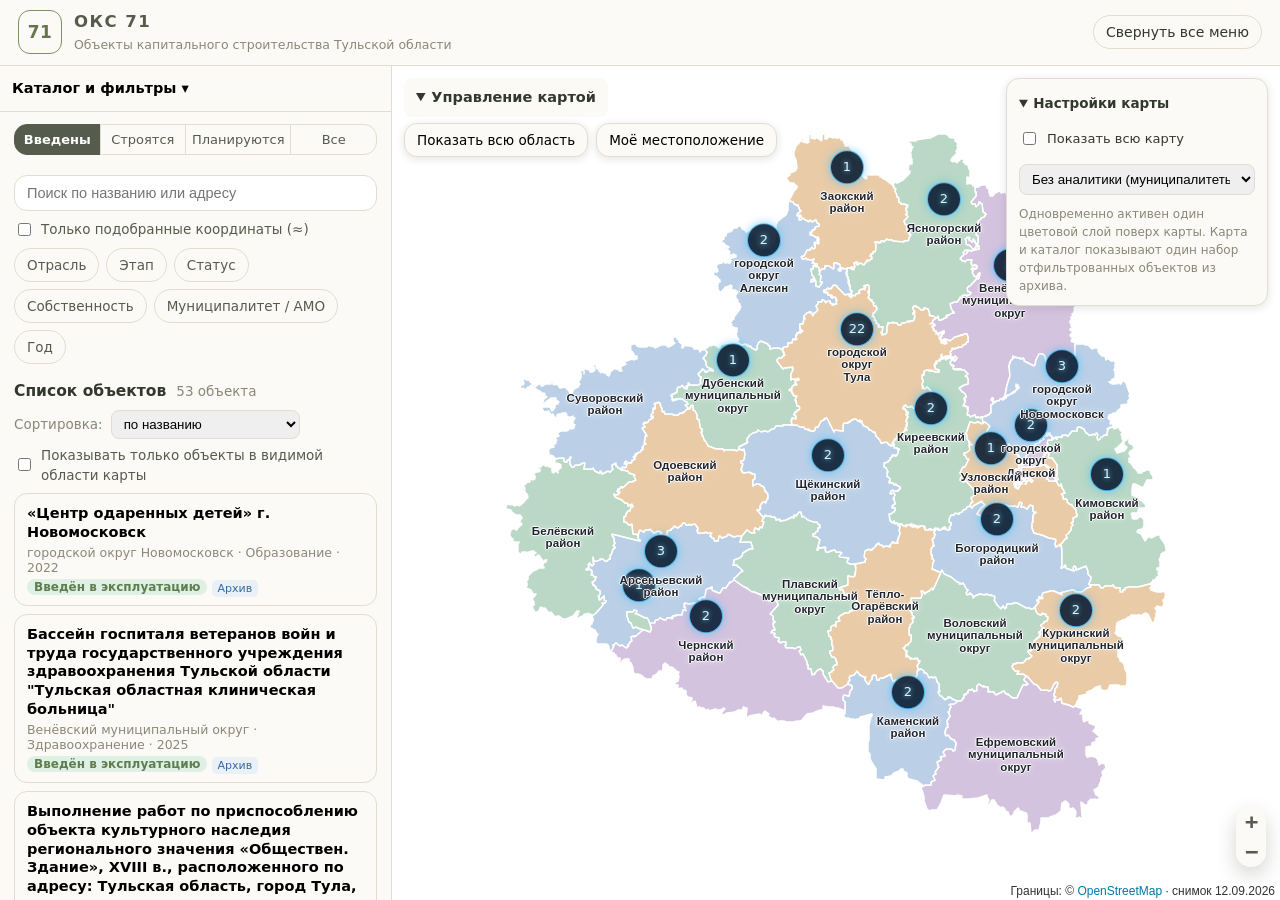
==== commit 0caaba53: "chore: remove obsolete prototype and unused map assets" ====
--- a/demo-v2/index.html
+++ b/demo-v2/index.html
@@ -5,7 +5,6 @@
 <meta name="viewport" content="width=device-width, initial-scale=1">
 <title>ОКС 71 — интерактивная карта объектов капитального строительства Тульской области</title>
 <meta name="description" content="Портал объектов капитального строительства Тульской области: карта муниципалитетов, карточки объектов, пешая доступность, закупки, аналитика.">
-<link rel="preconnect" href="https://fonts.gstatic.com" crossorigin>
 <link rel="stylesheet" href="../assets/vendor/leaflet/leaflet.css" referrerpolicy="no-referrer">
 <link rel="stylesheet" href="css/styles.css">
 <link rel="stylesheet" href="css/project-map.css">
